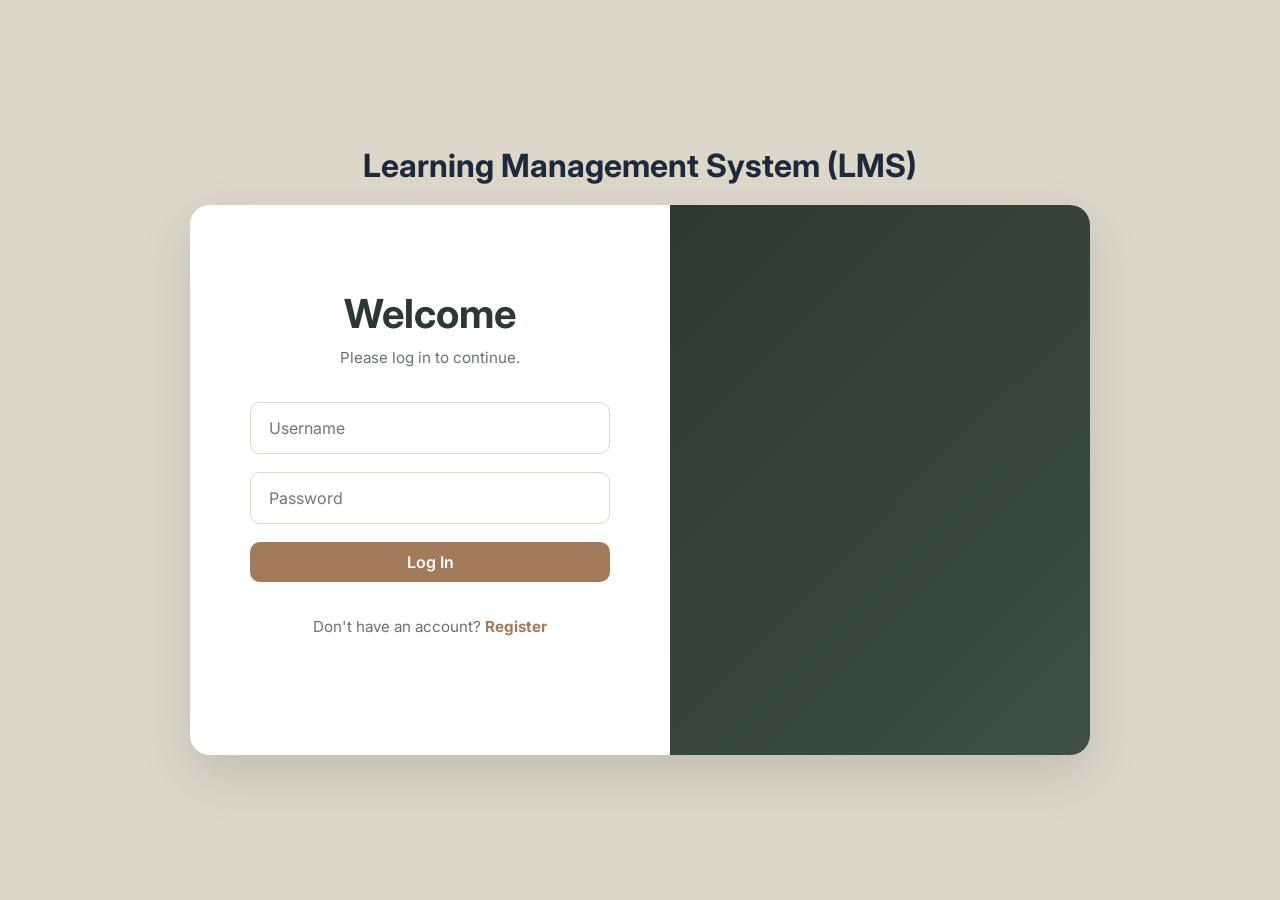
==== index.html @ 825f87cc "Add files via upload" ====
<!doctype html>
<html lang="en">
  <head>
    <meta charset="UTF-8" />
    <meta name="viewport" content="width=device-width, initial-scale=1.0" />
    <title>Learning Management System</title>
    <link rel="stylesheet" href="/02-css/login.css" />
  </head>
  <body>
    <div class="background-color">
      <h1 id="title" style="color: #1e293b">
        Learning Management System (LMS)
      </h1>

      <div class="login-container">
        <div class="login-form">
          <h1>Welcome</h1>
          <p>Please log in to continue.</p>

          <form id="loginForm">
            <input type="text" id="username" placeholder="Username" required />

            <input
              type="password"
              id="password"
              placeholder="Password"
              required
              />

            <button type="submit">Log In</button><br>
            <p id = "register-link">Don't have an account? <a href="/01-html/register.html"><strong>Register</strong></a></p>
          </form>
        </div>
        <div class="login-image">
      </div>
    </div>
    <script src="03-js/log-in-page.js"></script>
  </body>
</html>
---- 02-css/login.css ----
@import url("https://fonts.googleapis.com/css2?family=Inter:wght@300;400;500;600;700&display=swap");

* {
  margin: 0;
  padding: 0;
  box-sizing: border-box;
  font-family: "Inter", sans-serif;
}

body {
  background: #dcd7c9;
  display: flex;
  justify-content: center;
  align-items: center;
  min-height: 100vh;
}

.login-container {
  width: 900px;
  height: 550px;
  background: #fff;
  border-radius: 20px;
  overflow: hidden;
  display: flex;
  box-shadow: 0 20px 50px rgba(44, 57, 48, 0.15);
}

/* Left Side */
.login-form {
  flex: 1;
  padding: 60px;
  display: flex;
  flex-direction: column;
  justify-content: center;
  text-align: center;
}

.login-form h1 {
  font-size: 2.5rem;
  color: #2c3930;
  margin-bottom: 10px;
}

.login-form p {
  color: #69736b;
  margin-bottom: 35px;
  font-size: 0.95rem;
}

.login-form input {
  width: 100%;
  padding: 15px 18px;
  margin-bottom: 18px;
  border: 1px solid #dcd7c9;
  border-radius: 10px;
  outline: none;
  font-size: 1rem;
  transition: 0.3s;
}

.login-form input:focus {
  border-color: #a27b5c;
  box-shadow: 0 0 8px rgba(162, 123, 92, 0.25);
}

.login-form button {
  width: 100%;
  padding: 10px;
  border: none;
  border-radius: 10px;
  background: #a27b5c;
  color: white;
  font-size: 1rem;
  font-weight: 600;
  cursor: pointer;
  transition: 0.3s;
  margin-bottom: 10px;
}

.login-form button:hover {
  background: #8f694e;
  transform: translateY(-2px);
}

.login-image {
  flex: 1;
  background: linear-gradient(135deg, #2c3930, #3f4f44);
  display: flex;
  justify-content: center;
  align-items: center;
  padding: 30px;
}

.login-image img {
  width: 100%;
  max-width: 400px;
  object-fit: contain;
}

@media (max-width: 768px) {
  .login-container {
    flex-direction: column;
    width: 95%;
    height: auto;
  }

  .login-image {
    display: none;
  }

  .login-form {
    padding: 40px 30px;
  }

  .login-form h1 {
    font-size: 2rem;
  }
}

#title {
  text-align: center;
  font-size: 2rem;
  color: #2c3930;
  margin-bottom: 20px;
}

#register-link {
  margin-top: 25px;
}

#register-link a {
  color: #a27b5c;
  text-decoration: none;
  font-weight: 600;
}

#register-link a:hover {
  text-decoration: underline;
}
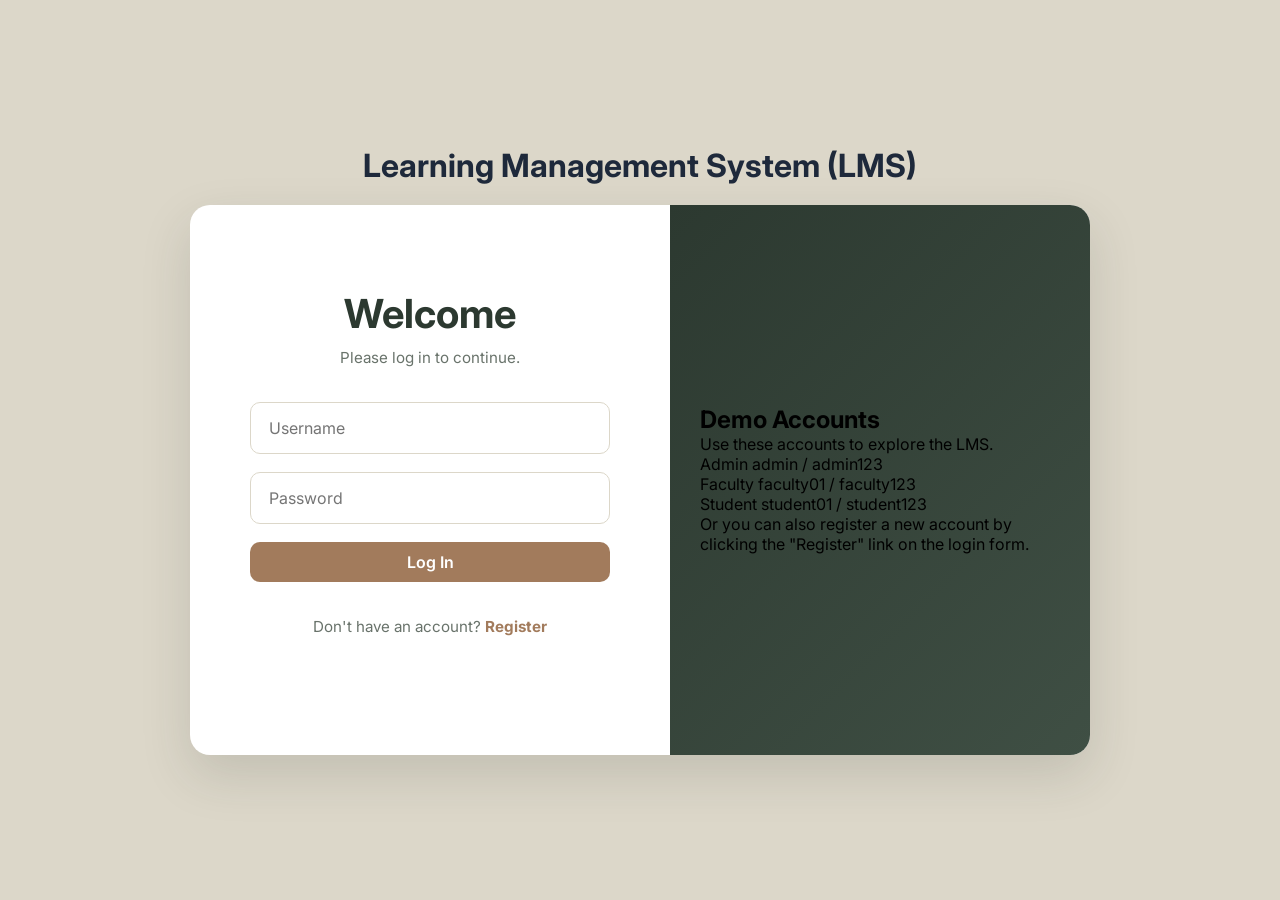
==== commit 9a4b67da: "Update index.html" ====
--- a/index.html
+++ b/index.html
@@ -4,7 +4,7 @@
     <meta charset="UTF-8" />
     <meta name="viewport" content="width=device-width, initial-scale=1.0" />
     <title>Learning Management System</title>
-    <link rel="stylesheet" href="/02-css/login.css" />
+    <link rel="stylesheet" href="02-css/login.css" />
   </head>
   <body>
     <div class="background-color">
@@ -32,7 +32,30 @@
           </form>
         </div>
         <div class="login-image">
-      </div>
+  <div class="demo-accounts">
+    <h2>Demo Accounts</h2>
+    <p>Use these accounts to explore the LMS.</p>
+
+    <div class="account">
+      <span>Admin</span>
+      <code>admin / admin123</code>
+    </div>
+
+    <div class="account">
+      <span>Faculty</span>
+      <code>faculty01 / faculty123</code>
+    </div>
+
+    <div class="account">
+      <span>Student</span>
+      <code>student01 / student123</code>
+    </div>
+
+    <div class="register-note">
+      Or you can also register a new account by clicking the "Register" link on the login form.
+    </div>
+  </div>
+</div>
     </div>
     <script src="03-js/log-in-page.js"></script>
   </body>
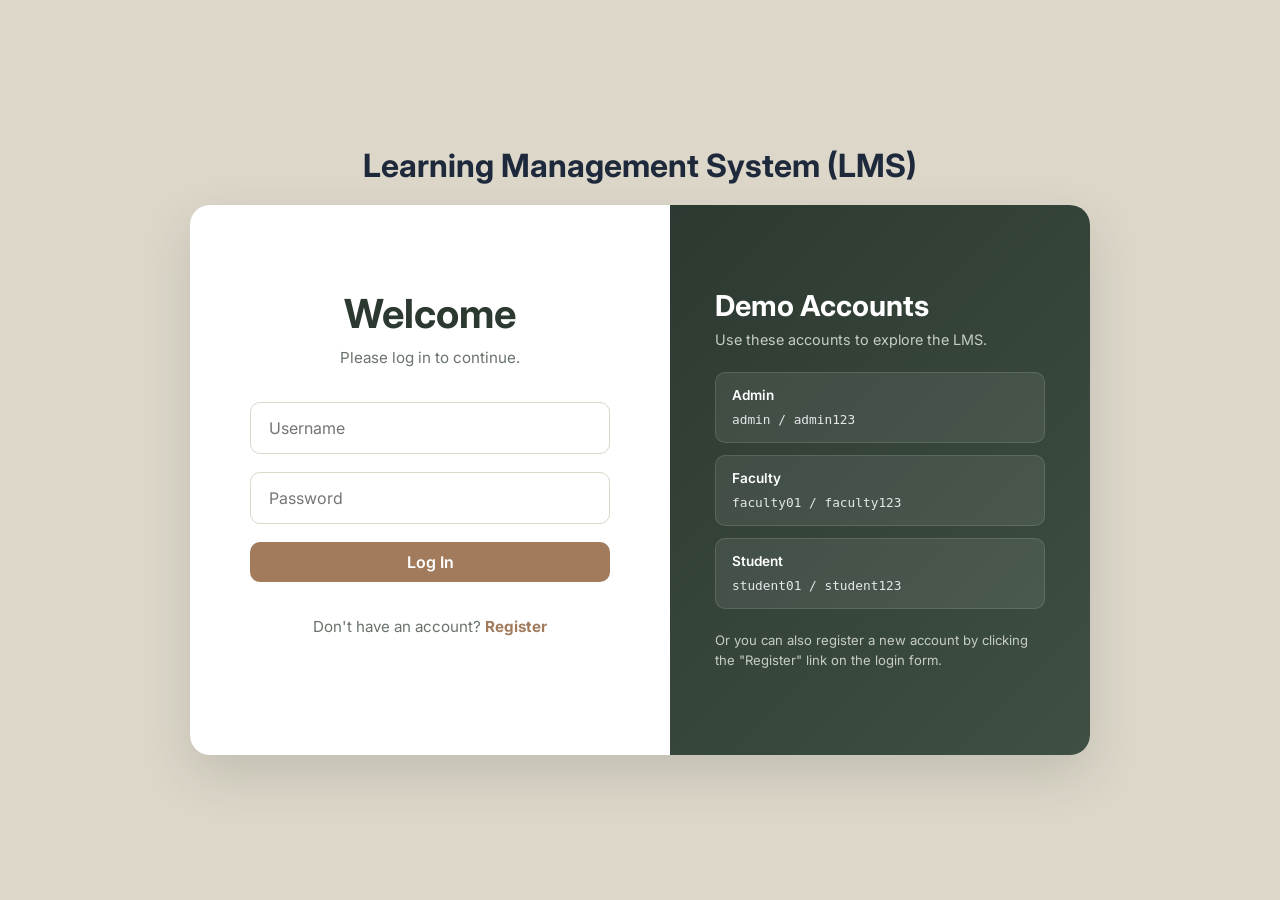
==== commit 1d2b7237: "Update index.html" ====
--- a/index.html
+++ b/index.html
@@ -28,7 +28,7 @@
               />
 
             <button type="submit">Log In</button><br>
-            <p id = "register-link">Don't have an account? <a href="/01-html/register.html"><strong>Register</strong></a></p>
+            <p id = "register-link">Don't have an account? <a href="01-html/register.html"><strong>Register</strong></a></p>
           </form>
         </div>
         <div class="login-image">
--- a/02-css/login.css
+++ b/02-css/login.css
@@ -137,3 +137,61 @@
 #register-link a:hover {
   text-decoration: underline;
 }
+
+/* Demo Accounts */
+
+.demo-accounts {
+  width: 100%;
+  max-width: 330px;
+  color: #ffffff;
+  text-align: left;
+}
+
+.demo-accounts h2 {
+  font-size: 1.8rem;
+  margin-bottom: 8px;
+}
+
+.demo-accounts > p {
+  color: #c7ccc7;
+  font-size: 0.9rem;
+  margin-bottom: 24px;
+}
+
+.account {
+  padding: 14px 16px;
+  margin-bottom: 12px;
+  background: rgba(255, 255, 255, 0.08);
+  border: 1px solid rgba(255, 255, 255, 0.12);
+  border-radius: 10px;
+}
+
+.account span {
+  display: block;
+  margin-bottom: 5px;
+  font-size: 0.85rem;
+  font-weight: 600;
+}
+
+.account code {
+  color: #e5e7eb;
+  font-size: 0.8rem;
+  font-family: monospace;
+}
+
+.register-note {
+  margin-top: 22px;
+  color: #c7ccc7;
+  font-size: 0.82rem;
+  line-height: 1.5;
+}
+
+.register-note a {
+  color: #ffffff;
+  font-weight: 600;
+  text-decoration: none;
+}
+
+.register-note a:hover {
+  text-decoration: underline;
+}
